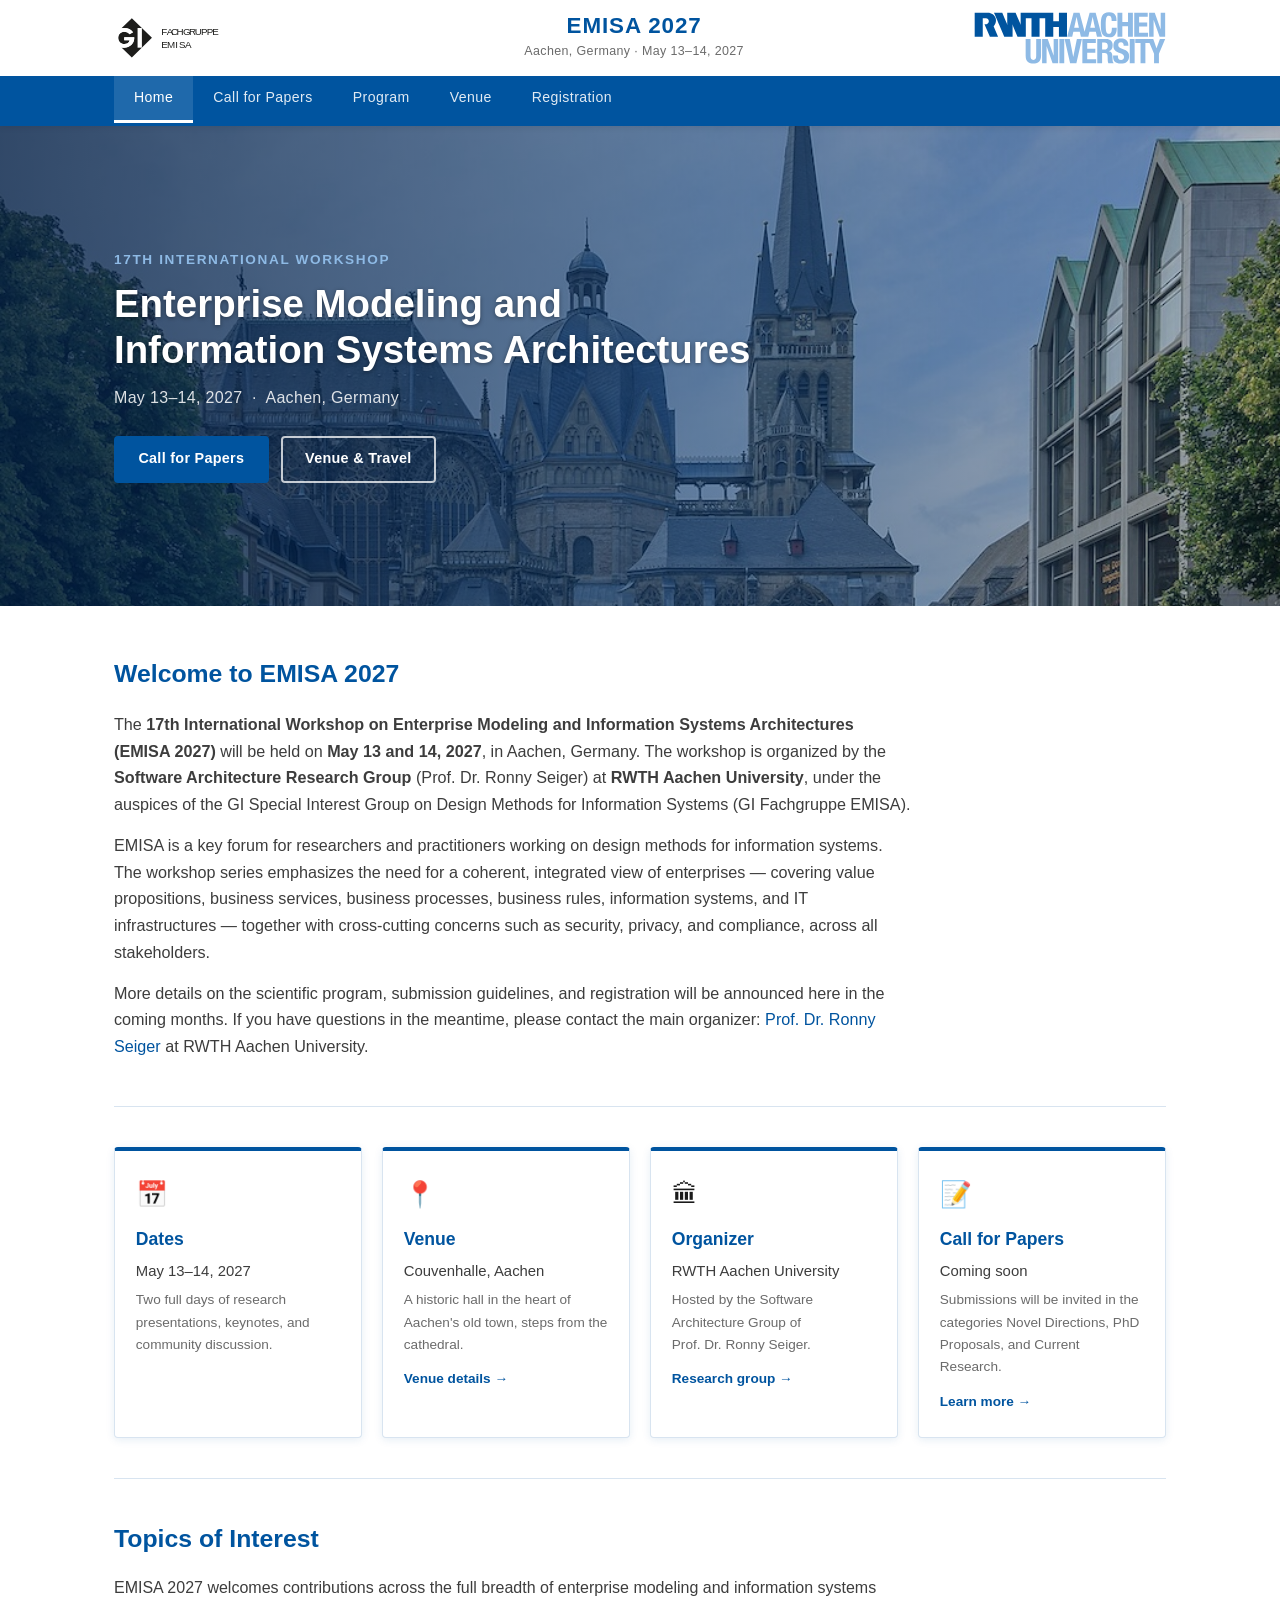
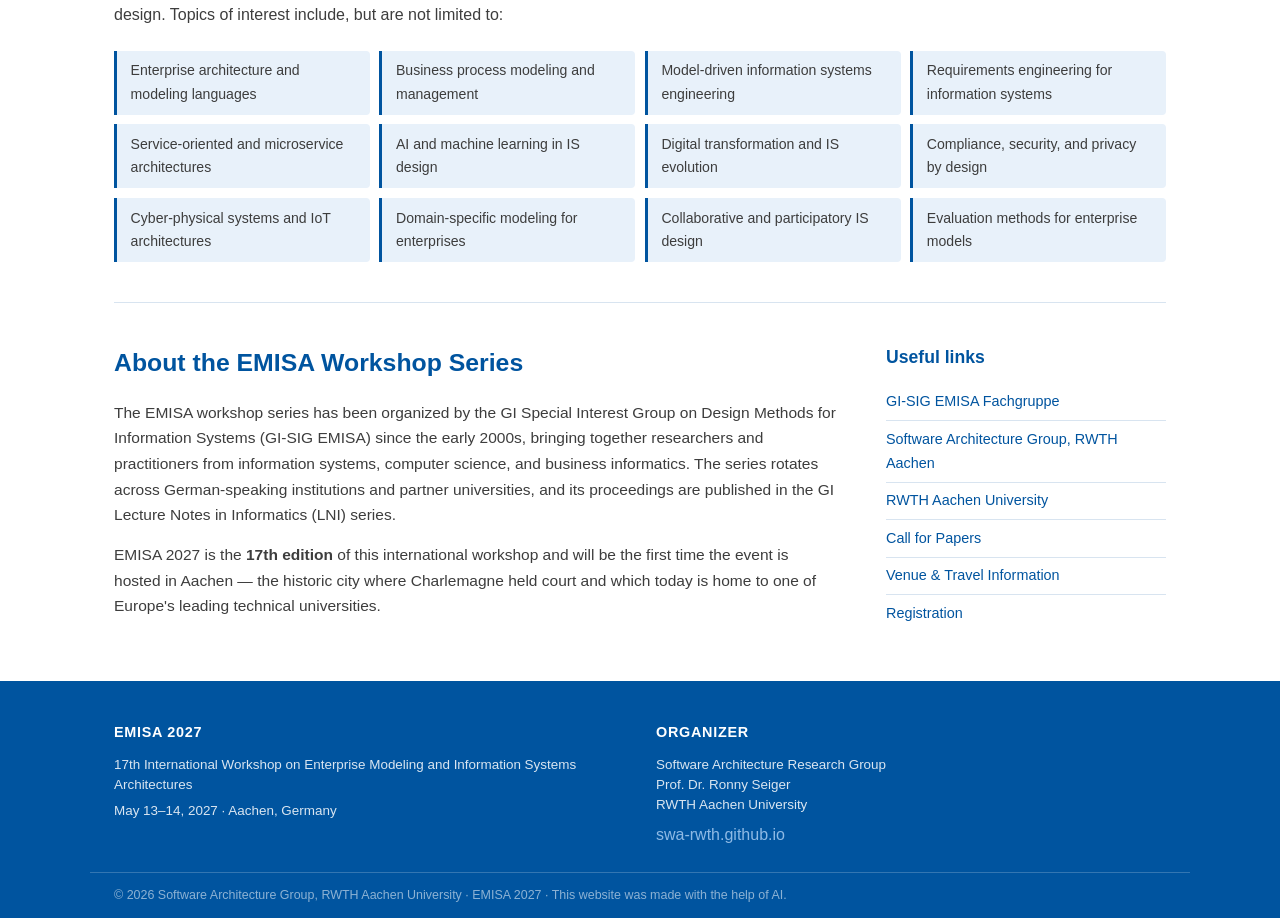
==== index.html @ 644d2b20 "Initial website version" ====
<!DOCTYPE html>
<html lang="en">
<head>
  <meta charset="UTF-8" />
  <meta name="viewport" content="width=device-width, initial-scale=1.0" />
  <title>EMISA 2027 – 17th International Workshop on Enterprise Modeling and Information Systems Architectures</title>
  <link rel="stylesheet" href="style.css" />
</head>
<body>

  <!-- ── HEADER ── -->
  <header class="site-header">
    <div class="header-inner">

      <a href="https://fg-emisa.gi.de/" target="_blank" class="logo-left" title="GI EMISA Fachgruppe">
        <img
          src="logos/emisa-fachgruppe.svg"
          alt="GI EMISA Fachgruppe – Design Methods for Information Systems"
          class="logo-img logo-img--emisa"
        />
      </a>

      <!-- Site title (center) -->
      <div class="header-title">
        <a href="index.html" class="site-name">EMISA 2027</a>
        <span class="site-subtitle">Aachen, Germany · May 13–14, 2027</span>
      </div>

      <a href="https://www.rwth-aachen.de" target="_blank" class="logo-right" title="RWTH Aachen University">
        <img
          src="logos/rwth-aachen.svg"
          alt="RWTH Aachen University"
          class="logo-img logo-img--rwth"
        />
      </a>

    </div>

    <!-- ── NAV ── -->
    <nav class="main-nav" aria-label="Main navigation">
      <ul>
        <li><a href="index.html" class="active">Home</a></li>
        <li><a href="cfp.html">Call for Papers</a></li>
        <li><a href="program.html">Program</a></li>
        <li><a href="venue.html">Venue</a></li>
        <li><a href="registration.html">Registration</a></li>
      </ul>
    </nav>
  </header>

  <section class="hero">
    <div class="hero-image-wrap"
         style="background-image: url('images/aachen-cathedral.jpg');">
      <!-- Hidden img kept for SEO / screen-readers only -->
      <img
        src="images/aachen-cathedral.jpg"
        alt="Aachen Cathedral (Dom) – a UNESCO World Heritage Site"
        class="hero-img-hidden"
        aria-hidden="true"
        onerror="console.error('EMISA hero image not found at: ' + this.src + ' — check filename and extension in the images/ folder.')"
      />
      <div class="hero-overlay"></div>
      <div class="hero-text">
        <div class="hero-text-inner">
          <p class="hero-eyebrow">17th International Workshop</p>
          <h1>Enterprise Modeling and<br>Information Systems Architectures</h1>
          <p class="hero-location">May 13–14, 2027 &nbsp;·&nbsp; Aachen, Germany</p>
          <div class="hero-cta-row">
            <a href="cfp.html" class="btn btn-primary">Call for Papers</a>
            <a href="venue.html" class="btn btn-outline">Venue &amp; Travel</a>
          </div>
        </div>
      </div>
    </div>
  </section>


  <main class="container">
    <!-- Welcome -->
    <section class="welcome-section">
      <div class="welcome-text">
        <h2>Welcome to EMISA 2027</h2>
        <p>
          The <strong>17th International Workshop on Enterprise Modeling and Information Systems
          Architectures (EMISA 2027)</strong> will be held on <strong>May 13 and 14, 2027</strong>,
          in Aachen, Germany. The workshop is organized by the
          <strong>Software Architecture Research Group</strong> (Prof.&nbsp;Dr.&nbsp;Ronny Seiger) at
          <strong>RWTH Aachen University</strong>, under the auspices of the GI Special Interest
          Group on Design Methods for Information Systems (GI Fachgruppe EMISA).
        </p>
        <p>
          EMISA is a key forum for researchers and practitioners working on design methods for
          information systems. The workshop series emphasizes the need for a coherent, integrated
          view of enterprises — covering value propositions, business services, business processes,
          business rules, information systems, and IT infrastructures — together with cross-cutting
          concerns such as security, privacy, and compliance, across all stakeholders.
        </p>
        <p>
          More details on the scientific program, submission guidelines, and registration will be
          announced here in the coming months. If you have questions in the meantime, please
          contact the main organizer:
          <a href="https://swa-rwth.github.io/team.html" target="_blank">Prof.&nbsp;Dr.&nbsp;Ronny Seiger</a>
          at RWTH Aachen University.
        </p>
      </div>
    </section>

    <!-- Info cards -->
    <section class="cards-section">
      <article class="info-card">
        <div class="card-icon">📅</div>
        <h3>Dates</h3>
        <p>May 13–14, 2027</p>
        <p class="card-sub">Two full days of research presentations, keynotes, and community discussion.</p>
      </article>
      <article class="info-card">
        <div class="card-icon">📍</div>
        <h3>Venue</h3>
        <p>Couvenhalle, Aachen</p>
        <p class="card-sub">A historic hall in the heart of Aachen's old town, steps from the cathedral.</p>
        <a href="venue.html" class="card-link">Venue details →</a>
      </article>
      <article class="info-card">
        <div class="card-icon">🏛</div>
        <h3>Organizer</h3>
        <p>RWTH Aachen University</p>
        <p class="card-sub">Hosted by the Software Architecture Group of Prof.&nbsp;Dr.&nbsp;Ronny Seiger.</p>
        <a href="https://swa-rwth.github.io/" target="_blank" class="card-link">Research group →</a>
      </article>
      <article class="info-card">
        <div class="card-icon">📝</div>
        <h3>Call for Papers</h3>
        <p>Coming soon</p>
        <p class="card-sub">Submissions will be invited in the categories Novel Directions, PhD Proposals, and Current Research.</p>
        <a href="cfp.html" class="card-link">Learn more →</a>
      </article>
    </section>

    <!-- Topics section -->
    <section class="topics-section">
      <h2>Topics of Interest</h2>
      <p class="topics-intro">
        EMISA 2027 welcomes contributions across the full breadth of enterprise modeling and
        information systems design. Topics of interest include, but are not limited to:
      </p>
      <div class="topics-grid">
        <div class="topic-item">Enterprise architecture and modeling languages</div>
        <div class="topic-item">Business process modeling and management</div>
        <div class="topic-item">Model-driven information systems engineering</div>
        <div class="topic-item">Requirements engineering for information systems</div>
        <div class="topic-item">Service-oriented and microservice architectures</div>
        <div class="topic-item">AI and machine learning in IS design</div>
        <div class="topic-item">Digital transformation and IS evolution</div>
        <div class="topic-item">Compliance, security, and privacy by design</div>
        <div class="topic-item">Cyber-physical systems and IoT architectures</div>
        <div class="topic-item">Domain-specific modeling for enterprises</div>
        <div class="topic-item">Collaborative and participatory IS design</div>
        <div class="topic-item">Evaluation methods for enterprise models</div>
      </div>
    </section>

    <!-- About section -->
    <section class="about-section">
      <div class="about-text">
        <h2>About the EMISA Workshop Series</h2>
        <p>
          The EMISA workshop series has been organized by the GI Special Interest Group on Design
          Methods for Information Systems (GI-SIG EMISA) since the early 2000s, bringing together
          researchers and practitioners from information systems, computer science, and business
          informatics. The series rotates across German-speaking institutions and partner universities,
          and its proceedings are published in the GI Lecture Notes in Informatics (LNI) series.
        </p>
        <p>
          EMISA 2027 is the <strong>17th edition</strong> of this international workshop and will be
          the first time the event is hosted in Aachen — the historic city where Charlemagne held
          court and which today is home to one of Europe's leading technical universities.
        </p>
      </div>
      <div class="about-links">
        <h3>Useful links</h3>
        <ul>
          <li><a href="https://fg-emisa.gi.de/" target="_blank">GI-SIG EMISA Fachgruppe</a></li>
          <li><a href="https://swa-rwth.github.io/" target="_blank">Software Architecture Group, RWTH Aachen</a></li>
          <li><a href="https://www.rwth-aachen.de" target="_blank">RWTH Aachen University</a></li>
          <li><a href="cfp.html">Call for Papers</a></li>
          <li><a href="venue.html">Venue &amp; Travel Information</a></li>
          <li><a href="registration.html">Registration</a></li>
        </ul>
      </div>
    </section>

  </main>

  <!-- ── FOOTER ── -->
  <footer class="site-footer">
    <div class="footer-inner">
      <div class="footer-col">
        <strong>EMISA 2027</strong>
        <p>17th International Workshop on Enterprise Modeling and Information Systems Architectures</p>
        <p>May 13–14, 2027 · Aachen, Germany</p>
      </div>
      <div class="footer-col">
        <strong>Organizer</strong>
        <p>Software Architecture Research Group<br>
        Prof.&nbsp;Dr.&nbsp;Ronny Seiger<br>
        RWTH Aachen University</p>
        <a href="https://swa-rwth.github.io/" target="_blank">swa-rwth.github.io</a>
      </div>
    </div>
    <div class="footer-bottom">
      <p>© 2026 Software Architecture Group, RWTH Aachen University · EMISA 2027 · This website was made with the help of AI.</p>
    </div>
  </footer>

</body>
</html>
---- style.css ----
/* ══════════════════════════════════════════════
   EMISA 2027 – Stylesheet
   RWTH Aachen Corporate Design
   Primary Blue: #00549F | Secondary: #407FB7
   Font: system stack with RWTH feel
   ══════════════════════════════════════════════ */

/* ── Reset & Base ── */
*, *::before, *::after { box-sizing: border-box; margin: 0; padding: 0; }

:root {
  --blue:       #00549F;
  --blue-75:    #407FB7;
  --blue-50:    #8EBAE5;
  --blue-10:    #E8F1FA;
  --black:      #1A1A1A;
  --gray-dark:  #3D3D3D;
  --gray-mid:   #6B6B6B;
  --gray-light: #F4F7FB;
  --border:     #D8E4F0;
  --white:      #ffffff;
  --font:       'Segoe UI', Arial, 'Helvetica Neue', Helvetica, sans-serif;
  --max-w:      1100px;
  --radius:     4px;
  --shadow:     0 2px 8px rgba(0,84,159,0.10);
}

html {
  font-size: 16px;
  scroll-behavior: smooth;
}

body {
  font-family: var(--font);
  color: var(--black);
  background: var(--white);
  line-height: 1.65;
  margin: 0;
  padding: 0;
}

a { color: var(--blue); text-decoration: none; }
a:hover { text-decoration: underline; }

img { max-width: 100%; height: auto; display: block; }

/* ── Header ── */
.site-header {
  background: var(--white);
  border-bottom: 3px solid var(--blue);
  position: sticky;
  top: 0;
  z-index: 100;
  box-shadow: 0 2px 6px rgba(0,0,0,0.08);
}

.header-inner {
  max-width: var(--max-w);
  margin: 0 auto;
  padding: 0.75rem 1.5rem;
  display: flex;
  align-items: center;
  gap: 1rem;
}

.logo-left, .logo-right {
  flex-shrink: 0;
  display: flex;
  align-items: center;
}
.logo-right { margin-left: auto; }

/* Logo <img> sizing — adjust max-height to taste once real files are in place */
.logo-img {
  display: block;
  width: auto;
  object-fit: contain;
}
.logo-img--emisa {
  height: 52px;   /* GI EMISA Fachgruppe logo */
  max-width: 180px;
}
.logo-img--rwth {
  height: 52px;   /* RWTH Aachen logo */
  max-width: 200px;
}

.header-title {
  flex: 1;
  text-align: center;
}

.site-name {
  display: block;
  font-size: 1.4rem;
  font-weight: 700;
  color: var(--blue);
  letter-spacing: 0.04em;
  text-decoration: none;
  line-height: 1.1;
}
.site-name:hover { text-decoration: none; color: var(--blue-75); }

.site-subtitle {
  display: block;
  font-size: 0.78rem;
  color: var(--gray-mid);
  letter-spacing: 0.03em;
  margin-top: 2px;
}

/* ── Nav ── */
.main-nav {
  background: var(--blue);
}

.main-nav ul {
  max-width: var(--max-w);
  margin: 0 auto;
  padding: 0 1.5rem;
  display: flex;
  list-style: none;
  gap: 0;
}

.main-nav ul li a {
  display: block;
  padding: 0.65rem 1.25rem;
  color: rgba(255,255,255,0.88);
  font-size: 0.88rem;
  font-weight: 500;
  letter-spacing: 0.03em;
  border-bottom: 3px solid transparent;
  text-decoration: none;
  transition: background 0.15s, color 0.15s;
}

.main-nav ul li a:hover,
.main-nav ul li a.active {
  background: rgba(255,255,255,0.12);
  color: var(--white);
  border-bottom-color: var(--white);
}

/* ── Hero ── */
.hero { position: relative; }

.hero-image-wrap {
  position: relative;
  height: 480px;
  overflow: hidden;
  /* background-image is set inline on the element in index.html so you can
     easily change just the filename without touching the CSS.
     background-color shows as a fallback while the image loads (or if it fails). */
  background-color: #003470;
  background-size: cover;
  background-position: center 40%;
  background-repeat: no-repeat;
}

/* Hidden <img> kept only for SEO / screen-readers; not rendered visually */
.hero-img-hidden {
  display: none;
}

.hero-overlay {
  position: absolute;
  inset: 0;
  background: linear-gradient(
    to right,
    rgba(0,30,70,0.78) 0%,
    rgba(0,50,110,0.55) 55%,
    rgba(0,30,70,0.20) 100%
  );
}

.hero-text {
  position: absolute;
  inset: 0;
  display: flex;
  align-items: stretch;
}

.hero-text-inner {
  display: flex;
  flex-direction: column;
  justify-content: center;
  width: 100%;
  max-width: var(--max-w);
  margin: 0 auto;
  padding: 2.5rem 1.5rem;
  color: var(--white);
}

.hero-eyebrow {
  font-size: 0.85rem;
  letter-spacing: 0.12em;
  text-transform: uppercase;
  color: var(--blue-50);
  margin-bottom: 0.6rem;
  font-weight: 600;
}

.hero-text h1 {
  font-size: clamp(1.5rem, 3.5vw, 2.4rem);
  font-weight: 700;
  line-height: 1.2;
  margin-bottom: 0.75rem;
  color: var(--white);
  text-shadow: 0 1px 4px rgba(0,0,0,0.4);
}

.hero-location {
  font-size: 1rem;
  color: rgba(255,255,255,0.85);
  margin-bottom: 1.5rem;
  letter-spacing: 0.02em;
}

.hero-cta-row {
  display: flex;
  gap: 0.75rem;
  flex-wrap: wrap;
}

/* ── Buttons ── */
.btn {
  display: inline-block;
  padding: 0.6rem 1.4rem;
  border-radius: var(--radius);
  font-size: 0.9rem;
  font-weight: 600;
  letter-spacing: 0.02em;
  cursor: pointer;
  text-decoration: none;
  transition: background 0.15s, border-color 0.15s, color 0.15s;
}

.btn-primary {
  background: var(--blue);
  color: var(--white);
  border: 2px solid var(--blue);
}
.btn-primary:hover {
  background: #004a8f;
  border-color: #004a8f;
  text-decoration: none;
  color: var(--white);
}

.btn-outline {
  background: transparent;
  color: var(--white);
  border: 2px solid rgba(255,255,255,0.75);
}
.btn-outline:hover {
  background: rgba(255,255,255,0.15);
  border-color: var(--white);
  text-decoration: none;
  color: var(--white);
}

.btn-blue {
  background: var(--blue);
  color: var(--white);
  border: 2px solid var(--blue);
}
.btn-blue:hover {
  background: #004a8f;
  border-color: #004a8f;
  text-decoration: none;
  color: var(--white);
}

/* ── Container ── */
.container {
  width: 100%;
  max-width: var(--max-w);
  margin: 0 auto;
  padding: 0 1.5rem;
  box-sizing: border-box;
}

/* ── Section headings shared ── */
h2 {
  font-size: 1.55rem;
  font-weight: 700;
  color: var(--blue);
  margin-bottom: 1rem;
}

h3 {
  font-size: 1.1rem;
  font-weight: 600;
  color: var(--black);
  margin-bottom: 0.5rem;
}

/* ── Welcome section ── */
.welcome-section {
  padding: 3rem 0 2rem;
  border-bottom: 1px solid var(--border);
}

.welcome-text p {
  max-width: 800px;
  color: var(--gray-dark);
  margin-bottom: 0.9rem;
  font-size: 1.01rem;
}

/* ── Cards ── */
.cards-section {
  display: grid;
  grid-template-columns: repeat(auto-fit, minmax(220px, 1fr));
  gap: 1.25rem;
  padding: 2.5rem 0;
  border-bottom: 1px solid var(--border);
}

.info-card {
  background: var(--white);
  border: 1px solid var(--border);
  border-top: 4px solid var(--blue);
  border-radius: var(--radius);
  padding: 1.4rem 1.3rem;
  box-shadow: var(--shadow);
  transition: box-shadow 0.15s, transform 0.15s;
}
.info-card:hover {
  box-shadow: 0 4px 16px rgba(0,84,159,0.16);
  transform: translateY(-2px);
}

.card-icon { font-size: 1.6rem; margin-bottom: 0.6rem; }
.info-card h3 { color: var(--blue); margin-bottom: 0.3rem; }
.info-card p { font-size: 0.93rem; color: var(--gray-dark); }
.card-sub { color: var(--gray-mid) !important; margin-top: 0.35rem; font-size: 0.85rem !important; }
.card-link {
  display: inline-block;
  margin-top: 0.75rem;
  font-size: 0.85rem;
  font-weight: 600;
  color: var(--blue);
}

/* ── Topics ── */
.topics-section {
  padding: 2.5rem 0;
  border-bottom: 1px solid var(--border);
}

.topics-intro {
  max-width: 780px;
  color: var(--gray-dark);
  margin-bottom: 1.4rem;
}

.topics-grid {
  display: grid;
  grid-template-columns: repeat(auto-fill, minmax(240px, 1fr));
  gap: 0.6rem;
}

.topic-item {
  background: var(--blue-10);
  border-left: 3px solid var(--blue);
  padding: 0.55rem 0.85rem;
  border-radius: 0 var(--radius) var(--radius) 0;
  font-size: 0.88rem;
  color: var(--gray-dark);
}

/* ── About ── */
.about-section {
  padding: 2.5rem 0 3rem;
  display: grid;
  grid-template-columns: 1fr 280px;
  gap: 3rem;
}

.about-text p {
  color: var(--gray-dark);
  margin-bottom: 0.9rem;
  font-size: 0.97rem;
}

.about-links h3 { color: var(--blue); }
.about-links ul {
  list-style: none;
  margin-top: 0.75rem;
}
.about-links li {
  padding: 0.4rem 0;
  border-bottom: 1px solid var(--border);
  font-size: 0.9rem;
}
.about-links li:last-child { border-bottom: none; }

/* ── Page hero (sub-pages) ── */
.page-hero {
  background: var(--blue);
  color: var(--white);
  padding: 2.8rem 1.5rem;
  text-align: center;
}
.page-hero h1 {
  font-size: clamp(1.5rem, 3vw, 2.2rem);
  font-weight: 700;
  color: var(--white);
  margin-bottom: 0.5rem;
}
.page-hero p {
  color: rgba(255,255,255,0.82);
  font-size: 1rem;
}

/* ── Content page layout ── */
.page-content {
  max-width: var(--max-w);
  margin: 0 auto;
  padding: 2.5rem 1.5rem 3.5rem;
}

.page-content h2 {
  margin-top: 2rem;
  margin-bottom: 0.75rem;
}
.page-content h2:first-child { margin-top: 0; }

.page-content p {
  color: var(--gray-dark);
  margin-bottom: 0.9rem;
  font-size: 0.97rem;
  max-width: 800px;
}

/* ── Coming soon box ── */
.coming-soon {
  background: var(--blue-10);
  border: 1px solid var(--blue-50);
  border-left: 4px solid var(--blue);
  border-radius: var(--radius);
  padding: 1.5rem 1.75rem;
  margin: 1.5rem 0;
  max-width: 680px;
}
.coming-soon h3 { color: var(--blue); margin-bottom: 0.4rem; }
.coming-soon p { color: var(--gray-dark); font-size: 0.94rem; margin-bottom: 0.5rem; }
.coming-soon p:last-child { margin-bottom: 0; }

/* ── Program table ── */
.program-day {
  margin-bottom: 2.5rem;
}
.program-day h3 {
  background: var(--blue);
  color: var(--white);
  padding: 0.6rem 1rem;
  border-radius: var(--radius) var(--radius) 0 0;
  font-size: 1rem;
}
.program-table {
  width: 100%;
  border-collapse: collapse;
  font-size: 0.9rem;
}
.program-table tr {
  border-bottom: 1px solid var(--border);
}
.program-table tr:last-child { border-bottom: none; }
.program-table td {
  padding: 0.6rem 1rem;
  vertical-align: top;
  color: var(--gray-dark);
}
.program-table td:first-child {
  width: 110px;
  color: var(--blue);
  font-weight: 600;
  white-space: nowrap;
}
.program-table tr.tbd td { color: var(--gray-mid); font-style: italic; }
.program-table tr:nth-child(even) { background: var(--blue-10); }

/* ── Venue ── */
.venue-grid {
  display: grid;
  grid-template-columns: 1fr 1fr;
  gap: 2rem;
  align-items: start;
  margin: 1.5rem 0;
}
.venue-image-wrap {
  border-radius: var(--radius);
  overflow: hidden;
  box-shadow: var(--shadow);
}
.venue-image-wrap img {
  width: 100%;
  height: 280px;
  object-fit: cover;
}
.venue-details { font-size: 0.93rem; }
.venue-details p { margin-bottom: 0.65rem; color: var(--gray-dark); }
.venue-details strong { color: var(--black); }
.map-link {
  display: inline-block;
  margin-top: 0.75rem;
  padding: 0.5rem 1.1rem;
  background: var(--blue);
  color: var(--white);
  border-radius: var(--radius);
  font-size: 0.88rem;
  font-weight: 600;
  text-decoration: none;
}
.map-link:hover { background: #004a8f; text-decoration: none; color: var(--white); }

/* ── Footer ── */
.site-footer {
  background: var(--blue);
  color: rgba(255,255,255,0.85);
  margin-top: 0;
}

.footer-inner {
  max-width: var(--max-w);
  margin: 0 auto;
  padding: 2.5rem 1.5rem 1.5rem;
  display: grid;
  grid-template-columns: repeat(auto-fit, minmax(220px, 1fr));
  gap: 2rem;
}

.footer-col strong {
  display: block;
  color: var(--white);
  font-size: 0.9rem;
  letter-spacing: 0.05em;
  text-transform: uppercase;
  margin-bottom: 0.6rem;
}
.footer-col p {
  font-size: 0.84rem;
  line-height: 1.5;
  margin-bottom: 0.4rem;
}
.footer-col a { color: var(--blue-50); }
.footer-col a:hover { color: var(--white); }

.footer-bottom {
  border-top: 1px solid rgba(255,255,255,0.2);
  max-width: var(--max-w);
  margin: 0 auto;
  padding: 0.75rem 1.5rem;
  font-size: 0.78rem;
  color: rgba(255,255,255,0.55);
  display: flex;
  flex-direction: column;
  gap: 0.2rem;
}
.footer-bottom a { color: rgba(255,255,255,0.6); }
.footer-bottom a:hover { color: var(--white); }

/* ── Responsive ── */
@media (max-width: 768px) {
  .header-inner {
    flex-wrap: wrap;
    gap: 0.5rem;
  }
  .logo-right { margin-left: 0; }
  .header-title { order: 3; flex: 100%; text-align: center; }

  .hero-image-wrap { height: 360px; }
  .hero-text { padding: 1.5rem; }

  .about-section { grid-template-columns: 1fr; gap: 1.5rem; }
  .venue-grid { grid-template-columns: 1fr; }

  .main-nav ul { flex-wrap: wrap; }
  .main-nav ul li a { padding: 0.5rem 0.85rem; font-size: 0.82rem; }
}
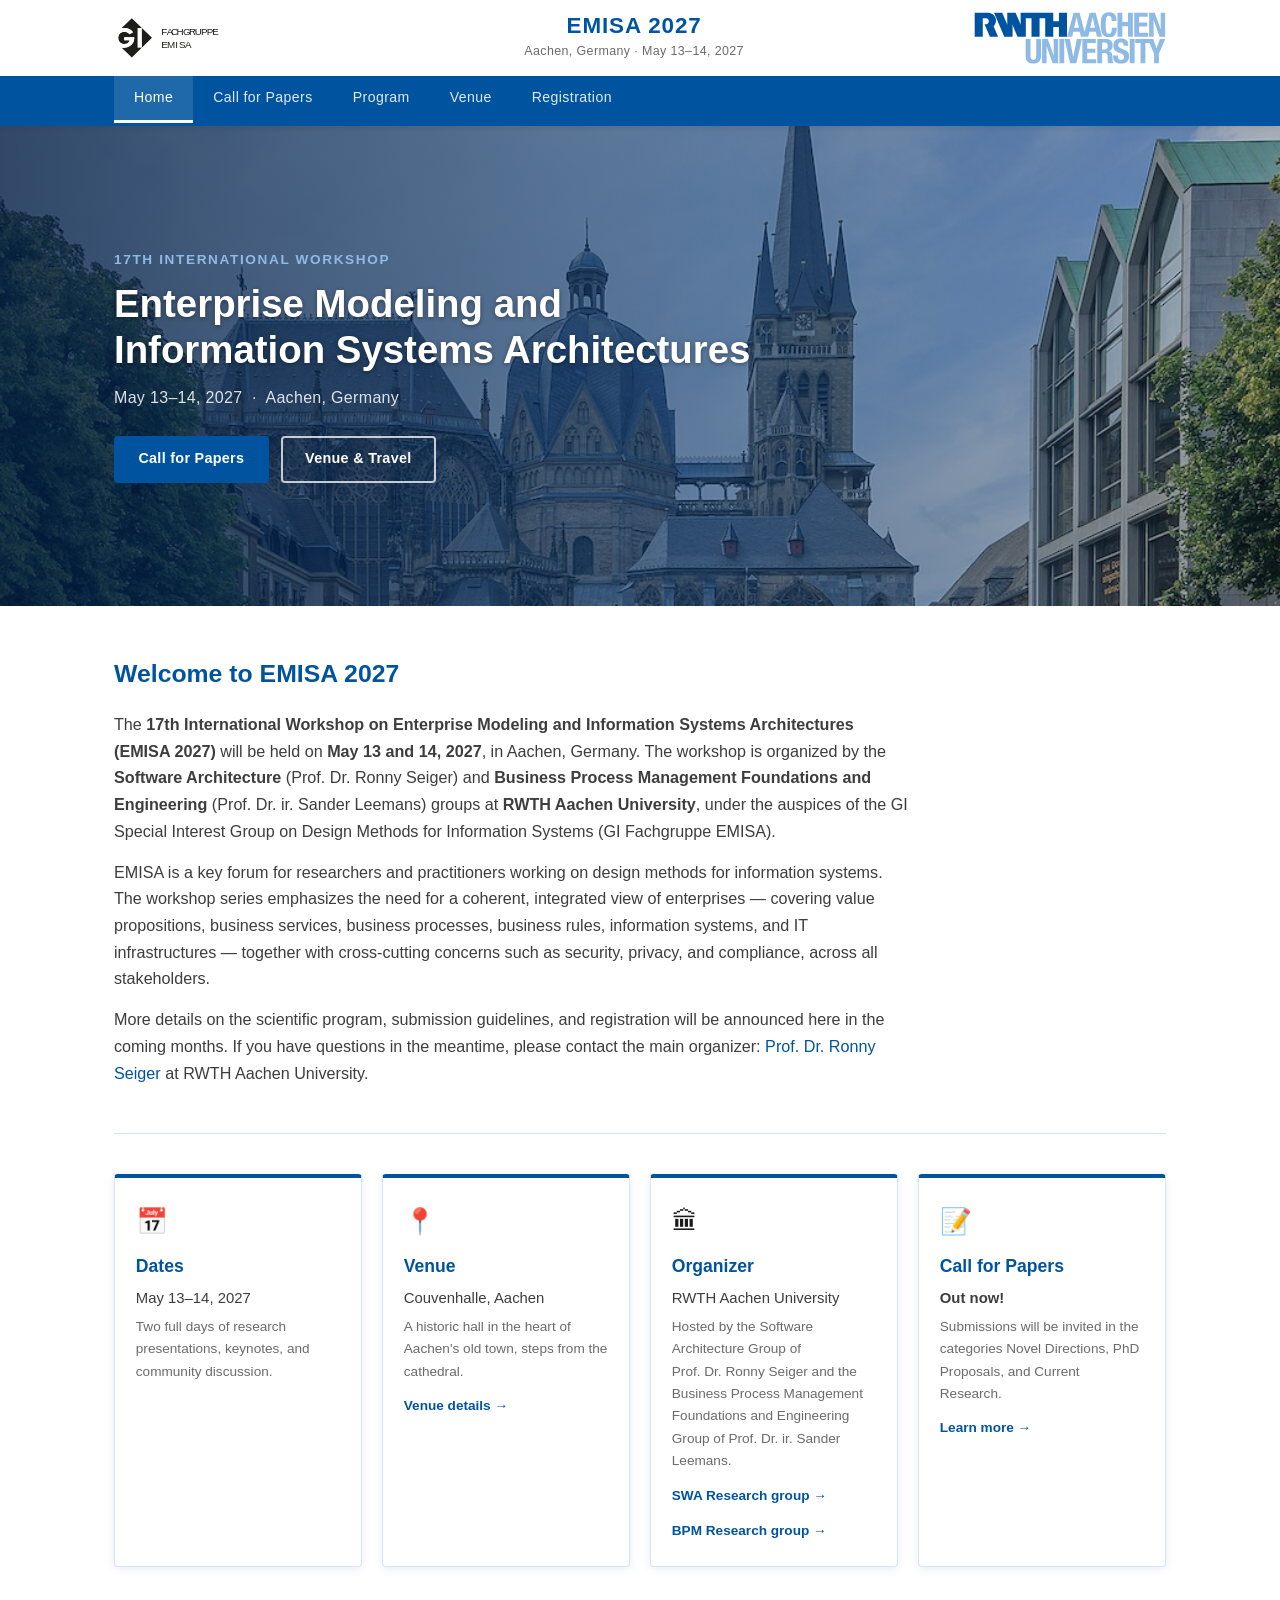
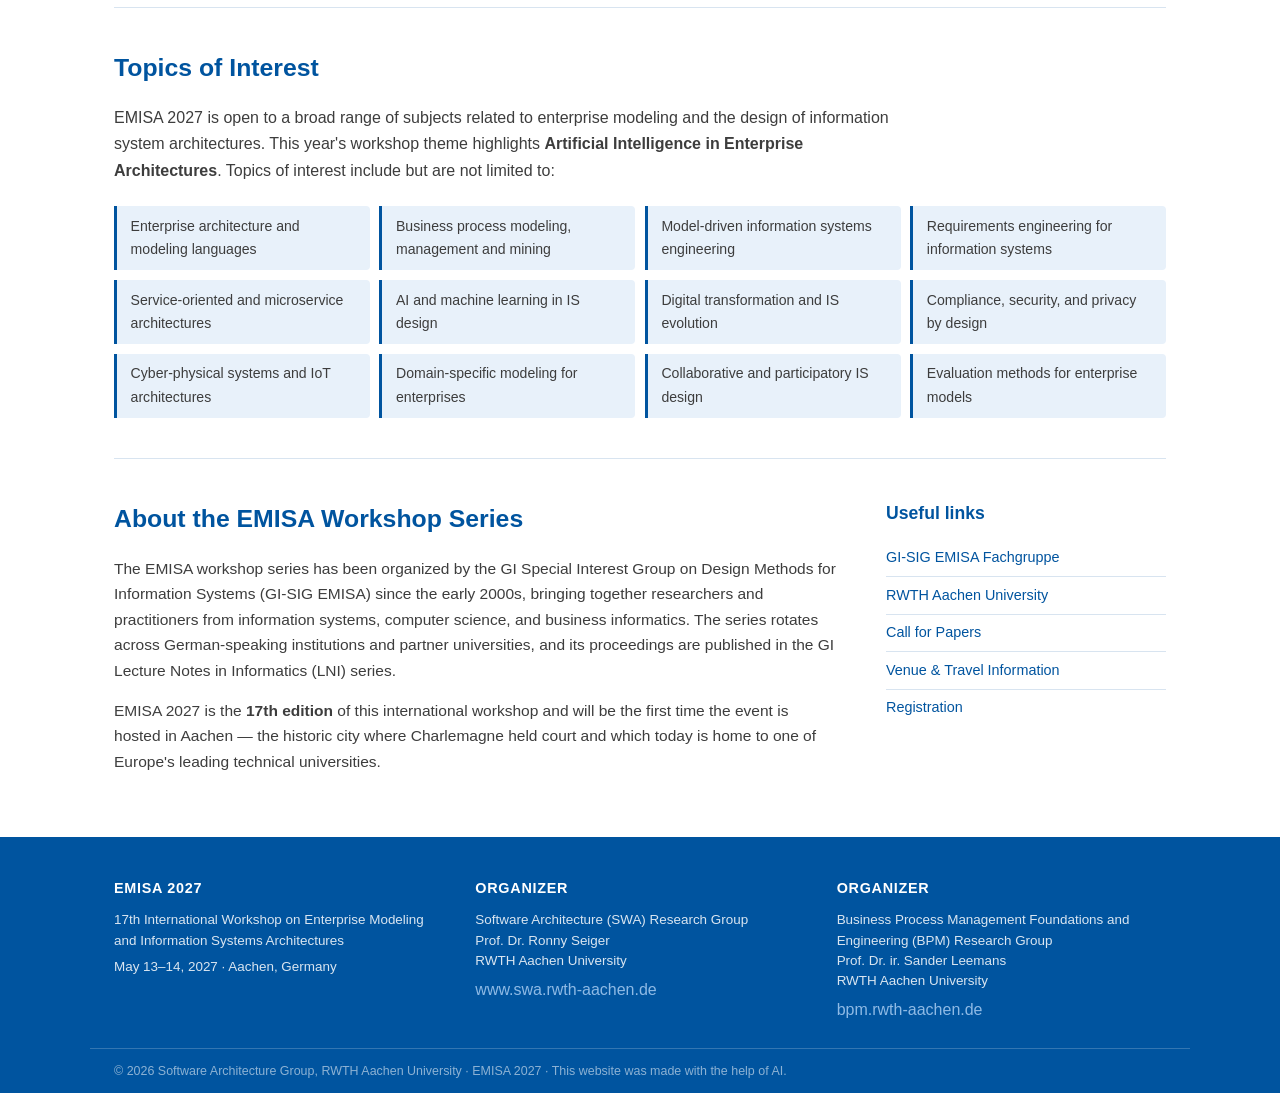
==== commit a32b5d88: "Some updates" ====
--- a/index.html
+++ b/index.html
@@ -84,7 +84,8 @@
           The <strong>17th International Workshop on Enterprise Modeling and Information Systems
           Architectures (EMISA 2027)</strong> will be held on <strong>May 13 and 14, 2027</strong>,
           in Aachen, Germany. The workshop is organized by the
-          <strong>Software Architecture Research Group</strong> (Prof.&nbsp;Dr.&nbsp;Ronny Seiger) at
+          <strong>Software Architecture</strong> (Prof.&nbsp;Dr.&nbsp;Ronny Seiger) and <strong>Business Process Management Foundations and Engineering</strong> (Prof. Dr. ir.
+Sander Leemans) groups at
           <strong>RWTH Aachen University</strong>, under the auspices of the GI Special Interest
           Group on Design Methods for Information Systems (GI Fachgruppe EMISA).
         </p>
@@ -124,13 +125,14 @@
         <div class="card-icon">🏛</div>
         <h3>Organizer</h3>
         <p>RWTH Aachen University</p>
-        <p class="card-sub">Hosted by the Software Architecture Group of Prof.&nbsp;Dr.&nbsp;Ronny Seiger.</p>
-        <a href="https://swa-rwth.github.io/" target="_blank" class="card-link">Research group →</a>
+        <p class="card-sub">Hosted by the Software Architecture Group of Prof.&nbsp;Dr.&nbsp;Ronny Seiger and the Business Process Management Foundations and Engineering Group of Prof. Dr. ir. Sander Leemans.</p>
+        <a href="https://www.swa.rwth-aachen.de/" target="_blank" class="card-link">SWA Research group →</a><br>
+        <a href="https://bpm.rwth-aachen.de/" target="_blank" class="card-link">BPM Research group →</a>
       </article>
       <article class="info-card">
         <div class="card-icon">📝</div>
         <h3>Call for Papers</h3>
-        <p>Coming soon</p>
+        <p><strong>Out now!</strong></p>
         <p class="card-sub">Submissions will be invited in the categories Novel Directions, PhD Proposals, and Current Research.</p>
         <a href="cfp.html" class="card-link">Learn more →</a>
       </article>
@@ -140,12 +142,13 @@
     <section class="topics-section">
       <h2>Topics of Interest</h2>
       <p class="topics-intro">
-        EMISA 2027 welcomes contributions across the full breadth of enterprise modeling and
-        information systems design. Topics of interest include, but are not limited to:
+      EMISA 2027 is open to a broad range of subjects related to enterprise modeling and the design
+      of information system architectures. This year's workshop theme highlights <strong>Artificial Intelligence in Enterprise Architectures</strong>.
+      Topics of interest include but are not limited to:
       </p>
       <div class="topics-grid">
         <div class="topic-item">Enterprise architecture and modeling languages</div>
-        <div class="topic-item">Business process modeling and management</div>
+        <div class="topic-item">Business process modeling, management and mining</div>
         <div class="topic-item">Model-driven information systems engineering</div>
         <div class="topic-item">Requirements engineering for information systems</div>
         <div class="topic-item">Service-oriented and microservice architectures</div>
@@ -180,7 +183,6 @@
         <h3>Useful links</h3>
         <ul>
           <li><a href="https://fg-emisa.gi.de/" target="_blank">GI-SIG EMISA Fachgruppe</a></li>
-          <li><a href="https://swa-rwth.github.io/" target="_blank">Software Architecture Group, RWTH Aachen</a></li>
           <li><a href="https://www.rwth-aachen.de" target="_blank">RWTH Aachen University</a></li>
           <li><a href="cfp.html">Call for Papers</a></li>
           <li><a href="venue.html">Venue &amp; Travel Information</a></li>
@@ -201,10 +203,17 @@
       </div>
       <div class="footer-col">
         <strong>Organizer</strong>
-        <p>Software Architecture Research Group<br>
+        <p>Software Architecture (SWA) Research Group<br>
         Prof.&nbsp;Dr.&nbsp;Ronny Seiger<br>
         RWTH Aachen University</p>
-        <a href="https://swa-rwth.github.io/" target="_blank">swa-rwth.github.io</a>
+        <a href="https://www.swa.rwth-aachen.de/" target="_blank">www.swa.rwth-aachen.de</a>
+      </div>
+      <div class="footer-col">
+        <strong>Organizer</strong>
+        <p>Business Process Management Foundations and Engineering (BPM) Research Group<br>
+        Prof.&nbsp;Dr. ir. Sander Leemans<br>
+        RWTH Aachen University</p>
+        <a href="https://bpm.rwth-aachen.de/" target="_blank">bpm.rwth-aachen.de</a>
       </div>
     </div>
     <div class="footer-bottom">
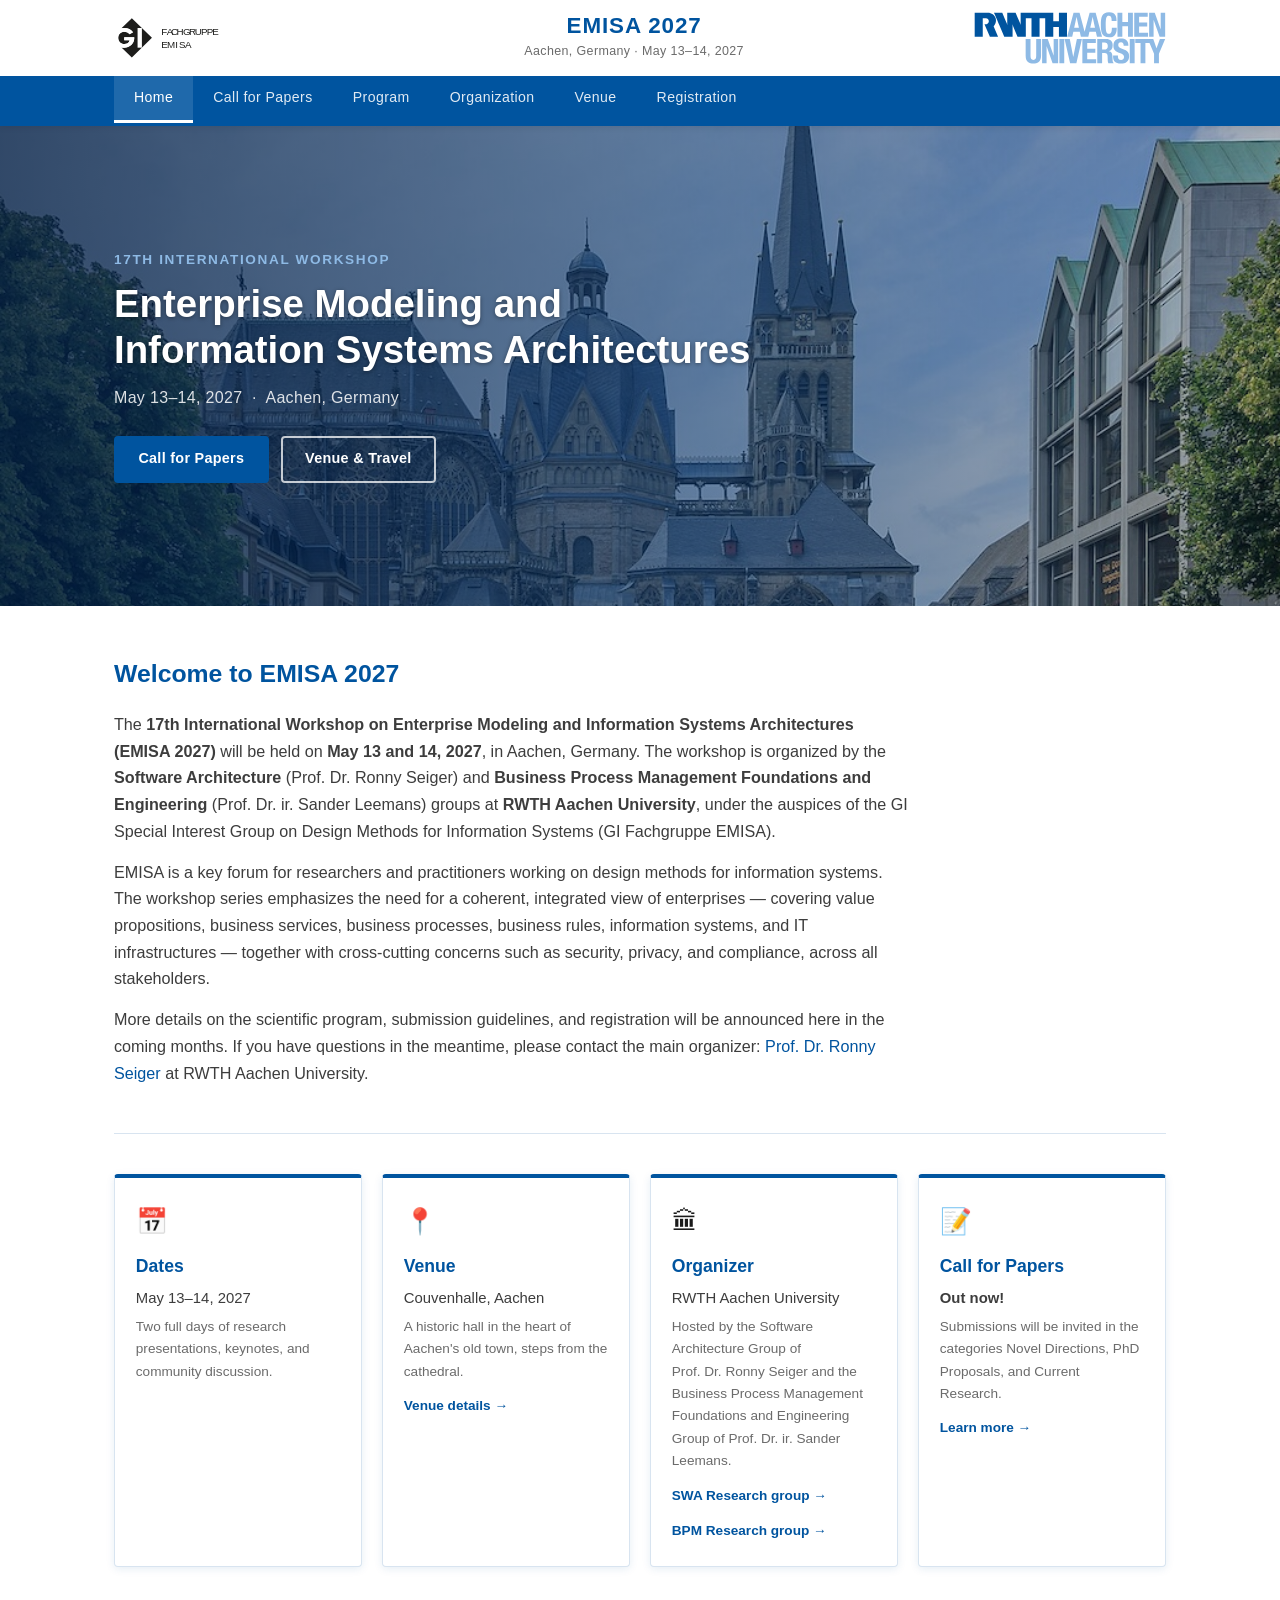
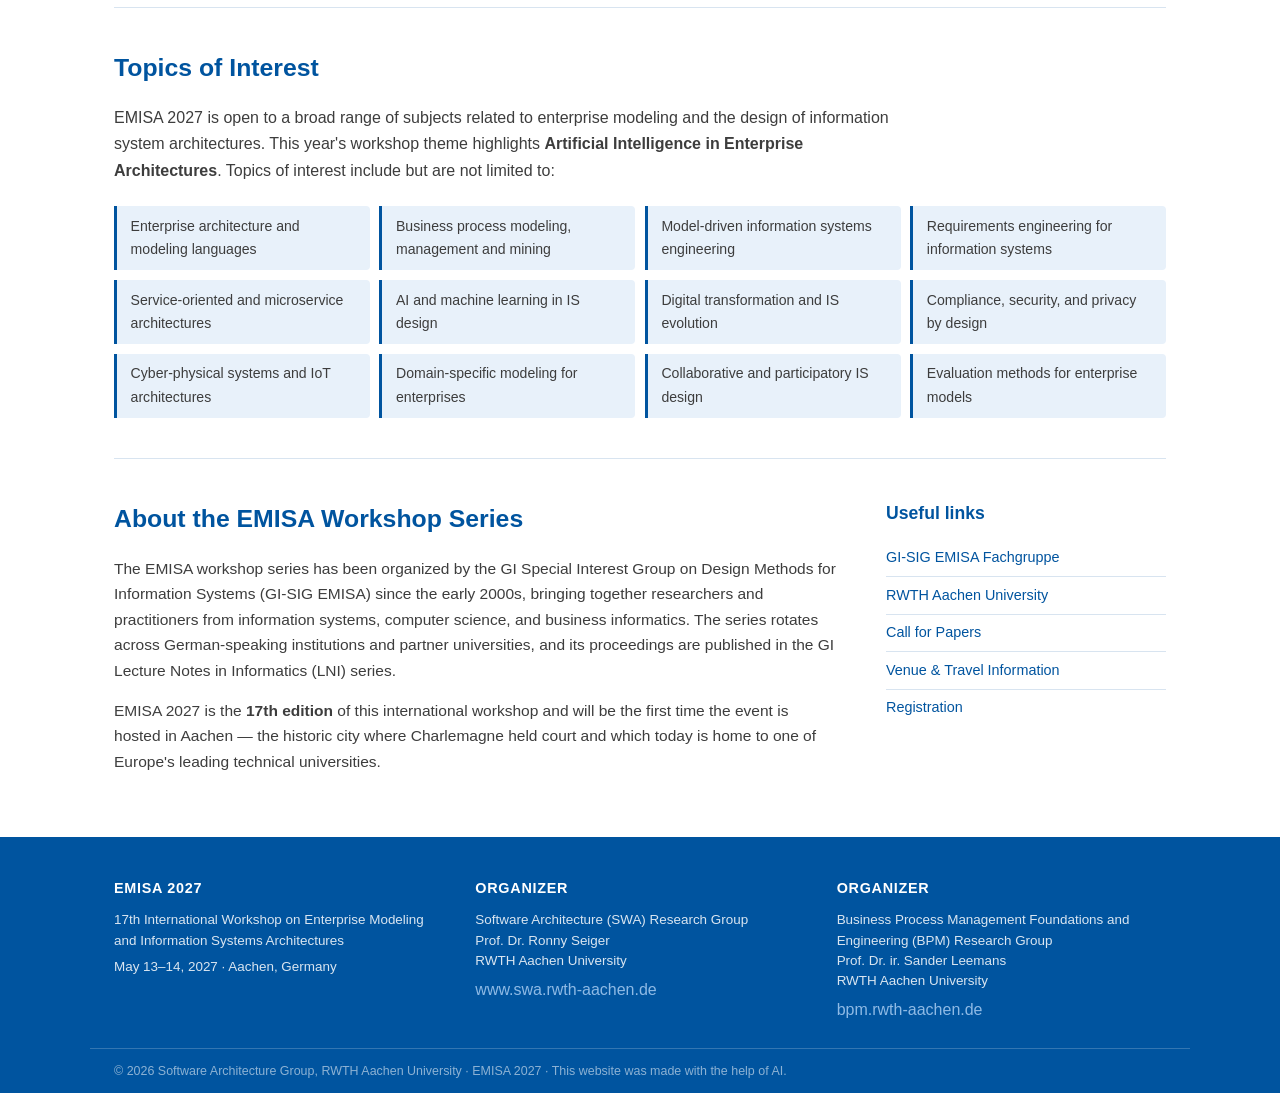
==== commit 6df74eab: "Some more updates" ====
--- a/index.html
+++ b/index.html
@@ -42,6 +42,7 @@
         <li><a href="index.html" class="active">Home</a></li>
         <li><a href="cfp.html">Call for Papers</a></li>
         <li><a href="program.html">Program</a></li>
+        <li><a href="organization.html">Organization</a></li>
         <li><a href="venue.html">Venue</a></li>
         <li><a href="registration.html">Registration</a></li>
       </ul>
--- a/style.css
+++ b/style.css
@@ -580,4 +580,18 @@
 
   .main-nav ul { flex-wrap: wrap; }
   .main-nav ul li a { padding: 0.5rem 0.85rem; font-size: 0.82rem; }
-}+}
+
+/* ── Hotel & people lists ── */
+.hotel-list, .people-list {
+  list-style: none;
+  margin-top: 1rem;
+}
+.hotel-list li, .people-list li {
+  padding: 0.45rem 0;
+  border-bottom: 1px solid var(--border);
+  font-size: 0.93rem;
+  color: var(--gray-dark);
+}
+.hotel-list li:last-child, .people-list li:last-child { border-bottom: none; }
+.hotel-list strong, .people-list strong { color: var(--black); }
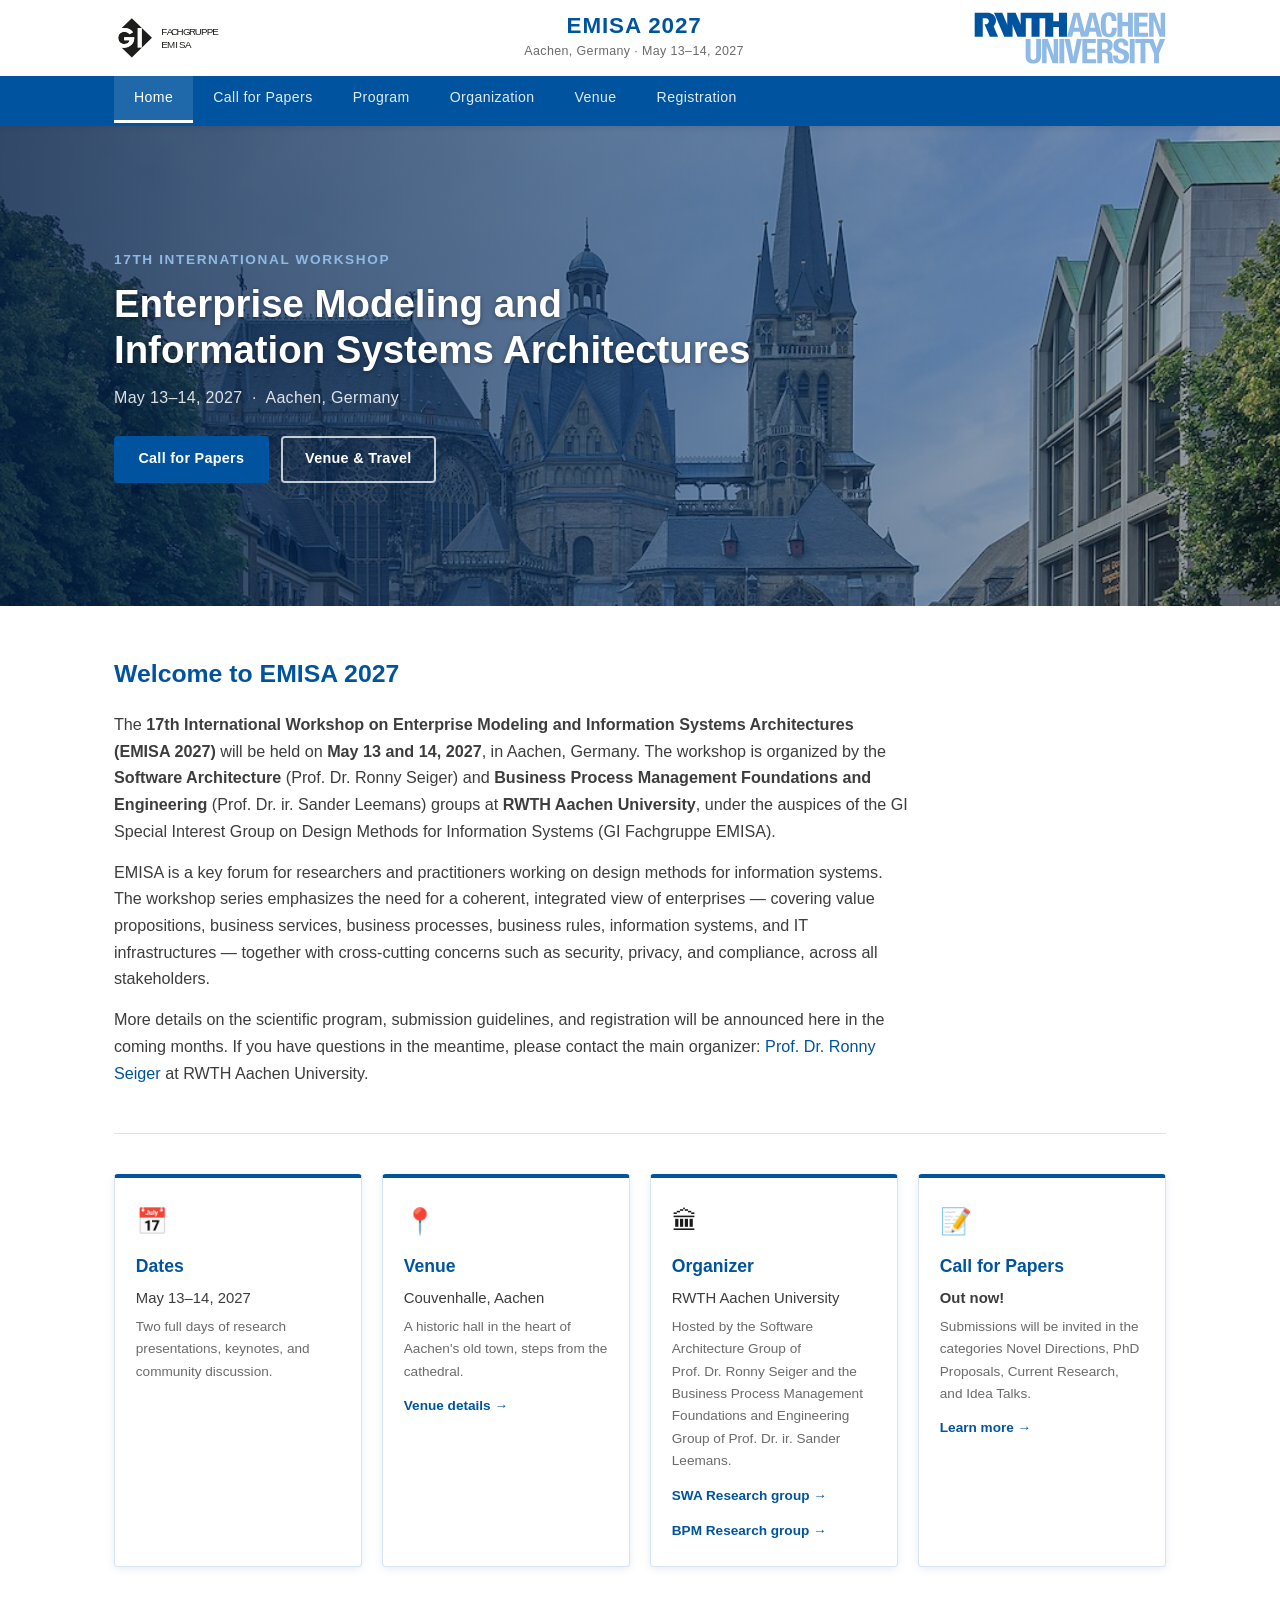
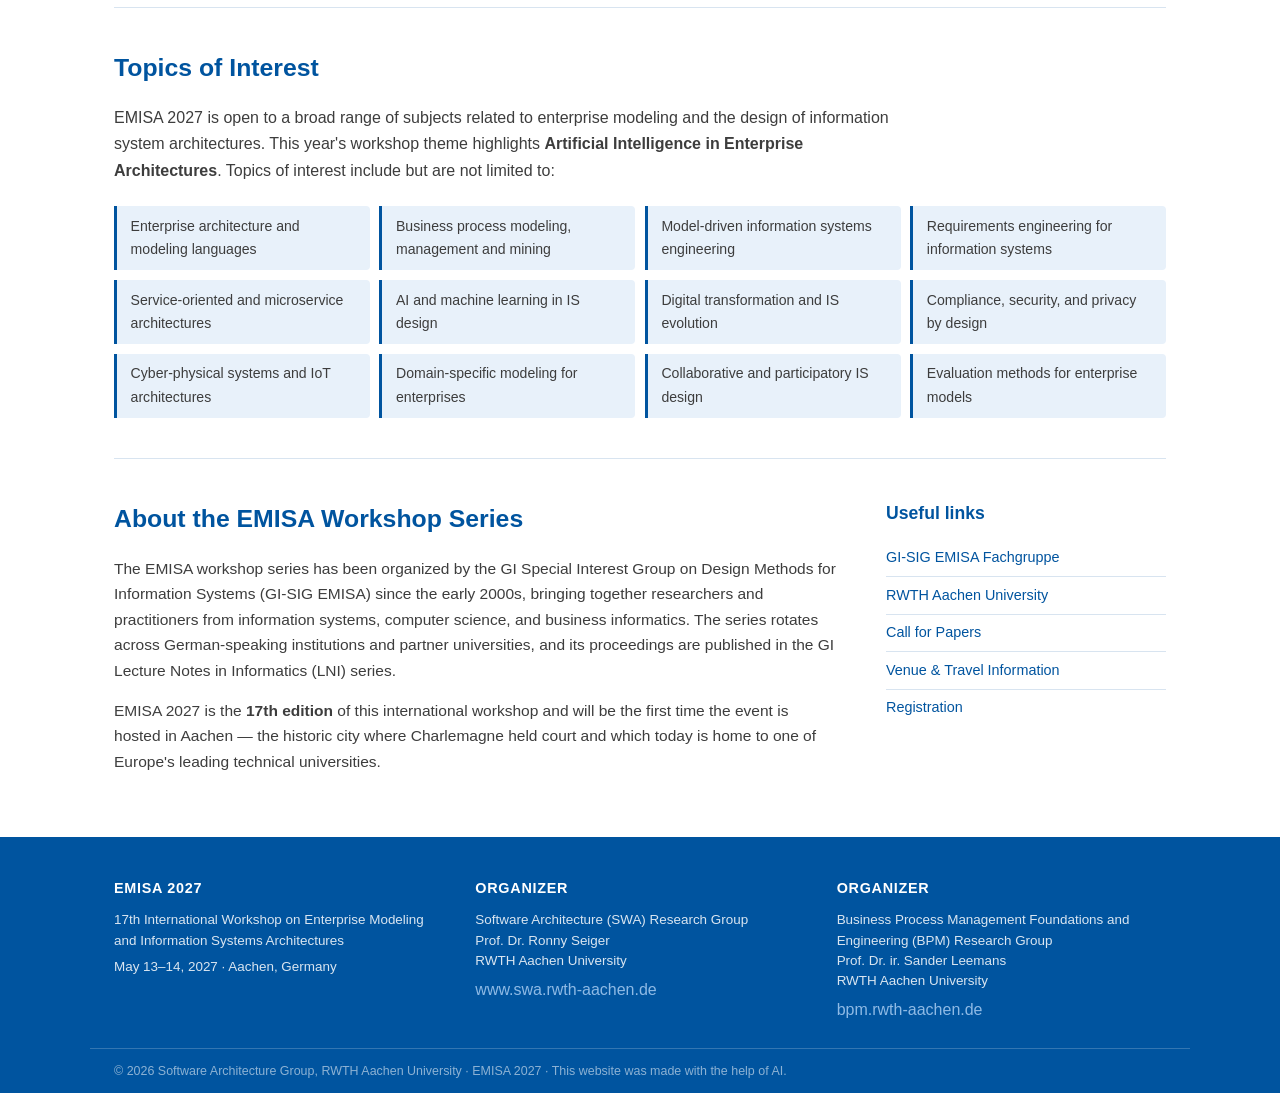
==== commit 186d6431: "Minor update" ====
--- a/index.html
+++ b/index.html
@@ -134,7 +134,7 @@
         <div class="card-icon">📝</div>
         <h3>Call for Papers</h3>
         <p><strong>Out now!</strong></p>
-        <p class="card-sub">Submissions will be invited in the categories Novel Directions, PhD Proposals, and Current Research.</p>
+        <p class="card-sub">Submissions will be invited in the categories Novel Directions, PhD Proposals, Current Research, and Idea Talks.</p>
         <a href="cfp.html" class="card-link">Learn more →</a>
       </article>
     </section>
